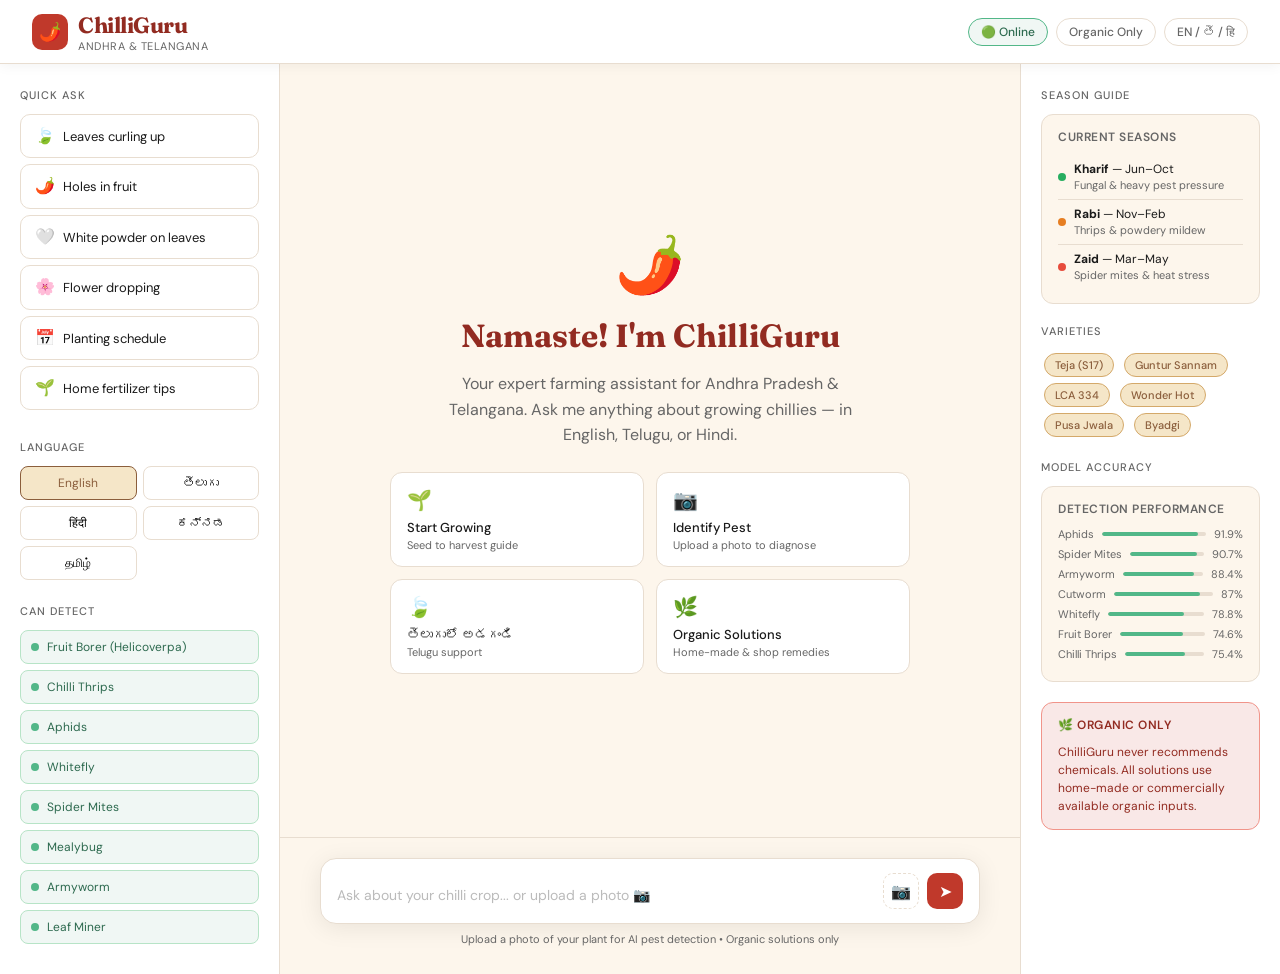
==== index.html @ 4955c521 "Implement frontend Geolocation, Language Negotiation, and SSE Streaming UI layer" ====
<!DOCTYPE html>
<html lang="en">
<head>
<meta charset="UTF-8">
<meta name="viewport" content="width=device-width, initial-scale=1.0">
<title>ChilliGuru — Chilli Farming Expert</title>
<link href="https://fonts.googleapis.com/css2?family=Fraunces:ital,wght@0,400;0,600;0,700;1,400&family=DM+Sans:wght@300;400;500&display=swap" rel="stylesheet">
<style>
  :root {
    --red:      #c0392b;
    --red-dark: #922b21;
    --red-soft: #f9e8e7;
    --green:    #2d6a4f;
    --green-lt: #52b788;
    --green-bg: #f0f7f4;
    --earth:    #8b5e3c;
    --cream:    #fdf6ec;
    --sand:     #f5e6c8;
    --text:     #1a1a1a;
    --text-lt:  #666;
    --border:   #e8ddd0;
    --white:    #ffffff;
    --shadow:   0 4px 24px rgba(0,0,0,0.08);
  }

  * { margin: 0; padding: 0; box-sizing: border-box; }

  body {
    font-family: 'DM Sans', sans-serif;
    background: var(--cream);
    color: var(--text);
    min-height: 100vh;
    display: flex;
    flex-direction: column;
  }

  /* ── Header ───────────────────────────────────────────────────────────── */
  header {
    background: var(--white);
    border-bottom: 1px solid var(--border);
    padding: 0 32px;
    height: 64px;
    display: flex;
    align-items: center;
    justify-content: space-between;
    position: sticky;
    top: 0;
    z-index: 100;
    box-shadow: 0 2px 12px rgba(0,0,0,0.05);
  }

  .logo {
    display: flex;
    align-items: center;
    gap: 10px;
  }

  .logo-icon {
    width: 36px;
    height: 36px;
    background: var(--red);
    border-radius: 10px;
    display: flex;
    align-items: center;
    justify-content: center;
    font-size: 18px;
  }

  .logo-text {
    font-family: 'Fraunces', serif;
    font-size: 22px;
    font-weight: 700;
    color: var(--red-dark);
    letter-spacing: -0.5px;
  }

  .logo-sub {
    font-size: 11px;
    color: var(--text-lt);
    font-weight: 400;
    letter-spacing: 0.5px;
    text-transform: uppercase;
  }

  .header-pills {
    display: flex;
    gap: 8px;
  }

  .pill {
    padding: 5px 12px;
    border-radius: 20px;
    font-size: 12px;
    font-weight: 500;
    border: 1px solid var(--border);
    color: var(--text-lt);
    background: var(--white);
  }

  .pill.active {
    background: var(--green-bg);
    border-color: var(--green-lt);
    color: var(--green);
  }

  /* ── Layout ───────────────────────────────────────────────────────────── */
  .layout {
    display: grid;
    grid-template-columns: 280px 1fr 260px;
    flex: 1;
    height: calc(100vh - 64px);
    overflow: hidden;
  }

  /* ── Left Sidebar ─────────────────────────────────────────────────────── */
  .sidebar-left {
    background: var(--white);
    border-right: 1px solid var(--border);
    padding: 24px 20px;
    overflow-y: auto;
    display: flex;
    flex-direction: column;
    gap: 24px;
  }

  .sidebar-section h3 {
    font-size: 11px;
    font-weight: 500;
    color: var(--text-lt);
    text-transform: uppercase;
    letter-spacing: 1px;
    margin-bottom: 12px;
  }

  .quick-btn {
    width: 100%;
    text-align: left;
    padding: 10px 14px;
    border-radius: 10px;
    border: 1px solid var(--border);
    background: var(--white);
    font-family: 'DM Sans', sans-serif;
    font-size: 13px;
    color: var(--text);
    cursor: pointer;
    transition: all 0.15s;
    margin-bottom: 6px;
    line-height: 1.4;
  }

  .quick-btn:hover {
    background: var(--green-bg);
    border-color: var(--green-lt);
    color: var(--green);
    transform: translateX(2px);
  }

  .quick-btn .btn-icon {
    font-size: 16px;
    margin-right: 8px;
  }

  .lang-grid {
    display: grid;
    grid-template-columns: 1fr 1fr;
    gap: 6px;
  }

  .lang-btn {
    padding: 8px;
    border-radius: 8px;
    border: 1px solid var(--border);
    background: var(--white);
    font-size: 12px;
    cursor: pointer;
    text-align: center;
    transition: all 0.15s;
    font-family: 'DM Sans', sans-serif;
  }

  .lang-btn:hover, .lang-btn.active {
    background: var(--sand);
    border-color: var(--earth);
    color: var(--earth);
  }

  .pest-badge {
    display: flex;
    align-items: center;
    gap: 8px;
    padding: 8px 10px;
    border-radius: 8px;
    background: var(--green-bg);
    border: 1px solid #b7e4c7;
    font-size: 12px;
    color: var(--green);
    margin-bottom: 6px;
  }

  .pest-dot {
    width: 8px;
    height: 8px;
    border-radius: 50%;
    background: var(--green-lt);
    flex-shrink: 0;
  }

  /* ── Main Chat Area ───────────────────────────────────────────────────── */
  .chat-area {
    display: flex;
    flex-direction: column;
    background: var(--cream);
    overflow: hidden;
  }

  .chat-messages {
    flex: 1;
    overflow-y: auto;
    padding: 32px 40px;
    display: flex;
    flex-direction: column;
    gap: 24px;
    scroll-behavior: smooth;
  }

  /* ── Welcome State ────────────────────────────────────────────────────── */
  .welcome {
    display: flex;
    flex-direction: column;
    align-items: center;
    justify-content: center;
    flex: 1;
    text-align: center;
    padding: 40px;
    gap: 16px;
  }

  .welcome-icon {
    font-size: 56px;
    animation: float 3s ease-in-out infinite;
  }

  @keyframes float {
    0%, 100% { transform: translateY(0); }
    50%       { transform: translateY(-8px); }
  }

  .welcome h2 {
    font-family: 'Fraunces', serif;
    font-size: 32px;
    font-weight: 700;
    color: var(--red-dark);
    line-height: 1.2;
  }

  .welcome p {
    font-size: 16px;
    color: var(--text-lt);
    max-width: 420px;
    line-height: 1.6;
  }

  .welcome-cards {
    display: grid;
    grid-template-columns: repeat(2, 1fr);
    gap: 12px;
    margin-top: 8px;
    max-width: 520px;
    width: 100%;
  }

  .welcome-card {
    background: var(--white);
    border: 1px solid var(--border);
    border-radius: 12px;
    padding: 14px 16px;
    text-align: left;
    cursor: pointer;
    transition: all 0.2s;
  }

  .welcome-card:hover {
    border-color: var(--red);
    box-shadow: 0 4px 16px rgba(192,57,43,0.1);
    transform: translateY(-2px);
  }

  .welcome-card .wc-icon { font-size: 20px; margin-bottom: 6px; }
  .welcome-card .wc-title { font-size: 13px; font-weight: 500; color: var(--text); }
  .welcome-card .wc-desc  { font-size: 11px; color: var(--text-lt); margin-top: 2px; }

  /* ── Messages ─────────────────────────────────────────────────────────── */
  .message {
    display: flex;
    gap: 12px;
    animation: msgIn 0.3s ease;
  }

  @keyframes msgIn {
    from { opacity: 0; transform: translateY(8px); }
    to   { opacity: 1; transform: translateY(0); }
  }

  .message.user {
    flex-direction: row-reverse;
  }

  .avatar {
    width: 36px;
    height: 36px;
    border-radius: 50%;
    display: flex;
    align-items: center;
    justify-content: center;
    font-size: 16px;
    flex-shrink: 0;
  }

  .avatar.bot { background: var(--red); }
  .avatar.user-av { background: var(--green); color: white; font-size: 13px; font-weight: 600; }

  .bubble {
    max-width: 72%;
    padding: 14px 18px;
    border-radius: 18px;
    font-size: 14px;
    line-height: 1.6;
    position: relative;
  }

  .message.bot .bubble {
    background: var(--white);
    border: 1px solid var(--border);
    border-radius: 4px 18px 18px 18px;
    box-shadow: var(--shadow);
  }

  .message.user .bubble {
    background: var(--red);
    color: white;
    border-radius: 18px 4px 18px 18px;
  }

  .bubble-name {
    font-size: 11px;
    font-weight: 600;
    color: var(--red);
    margin-bottom: 4px;
    text-transform: uppercase;
    letter-spacing: 0.5px;
  }

  /* Detection badge inside bubble */
  .detection-badge {
    display: inline-flex;
    align-items: center;
    gap: 6px;
    background: var(--red-soft);
    border: 1px solid #f1948a;
    border-radius: 20px;
    padding: 4px 10px;
    font-size: 11px;
    font-weight: 600;
    color: var(--red-dark);
    margin-bottom: 10px;
  }

  /* Solution cards */
  .solution-card {
    background: var(--green-bg);
    border: 1px solid #b7e4c7;
    border-radius: 12px;
    padding: 12px 14px;
    margin-top: 10px;
    font-size: 13px;
  }

  .solution-card .sol-title {
    font-weight: 600;
    color: var(--green);
    margin-bottom: 6px;
    font-size: 13px;
  }

  .sol-metrics {
    display: flex;
    gap: 12px;
    flex-wrap: wrap;
    margin-top: 8px;
  }

  .sol-metric {
    display: flex;
    align-items: center;
    gap: 4px;
    font-size: 12px;
    color: var(--text-lt);
  }

  /* Typing indicator */
  .typing {
    display: flex;
    gap: 4px;
    align-items: center;
    padding: 14px 18px;
    background: var(--white);
    border: 1px solid var(--border);
    border-radius: 4px 18px 18px 18px;
    width: fit-content;
    box-shadow: var(--shadow);
  }

  .typing span {
    width: 7px;
    height: 7px;
    border-radius: 50%;
    background: var(--text-lt);
    animation: bounce 1.2s infinite;
  }

  .typing span:nth-child(2) { animation-delay: 0.2s; }
  .typing span:nth-child(3) { animation-delay: 0.4s; }

  @keyframes bounce {
    0%, 60%, 100% { transform: translateY(0); }
    30%           { transform: translateY(-6px); }
  }

  /* ── Input Area ───────────────────────────────────────────────────────── */
  .input-area {
    padding: 20px 40px 28px;
    background: var(--cream);
    border-top: 1px solid var(--border);
  }

  .input-box {
    background: var(--white);
    border: 1.5px solid var(--border);
    border-radius: 16px;
    padding: 14px 16px;
    display: flex;
    align-items: flex-end;
    gap: 12px;
    transition: border-color 0.2s;
    box-shadow: var(--shadow);
  }

  .input-box:focus-within {
    border-color: var(--red);
    box-shadow: 0 4px 24px rgba(192,57,43,0.12);
  }

  textarea {
    flex: 1;
    border: none;
    outline: none;
    font-family: 'DM Sans', sans-serif;
    font-size: 14px;
    color: var(--text);
    background: transparent;
    resize: none;
    max-height: 120px;
    min-height: 24px;
    line-height: 1.5;
  }

  textarea::placeholder { color: #bbb; }

  .input-actions {
    display: flex;
    align-items: center;
    gap: 8px;
  }

  .img-btn {
    width: 36px;
    height: 36px;
    border-radius: 10px;
    border: 1.5px dashed var(--border);
    background: transparent;
    cursor: pointer;
    display: flex;
    align-items: center;
    justify-content: center;
    font-size: 16px;
    transition: all 0.15s;
    color: var(--text-lt);
  }

  .img-btn:hover {
    border-color: var(--green-lt);
    background: var(--green-bg);
    color: var(--green);
  }

  .send-btn {
    width: 36px;
    height: 36px;
    border-radius: 10px;
    border: none;
    background: var(--red);
    color: white;
    cursor: pointer;
    display: flex;
    align-items: center;
    justify-content: center;
    font-size: 16px;
    transition: all 0.15s;
    flex-shrink: 0;
  }

  .send-btn:hover { background: var(--red-dark); transform: scale(1.05); }
  .send-btn:disabled { background: #ddd; cursor: not-allowed; transform: none; }

  .input-hint {
    font-size: 11px;
    color: var(--text-lt);
    margin-top: 8px;
    text-align: center;
  }

  /* Image preview */
  .image-preview {
    display: none;
    align-items: center;
    gap: 8px;
    padding: 8px 12px;
    background: var(--sand);
    border-radius: 10px;
    margin-bottom: 10px;
    font-size: 12px;
    color: var(--earth);
  }

  .image-preview.show { display: flex; }

  .preview-img {
    width: 40px;
    height: 40px;
    border-radius: 6px;
    object-fit: cover;
  }

  .remove-img {
    margin-left: auto;
    cursor: pointer;
    font-size: 16px;
    color: var(--text-lt);
  }

  /* ── Right Sidebar ────────────────────────────────────────────────────── */
  .sidebar-right {
    background: var(--white);
    border-left: 1px solid var(--border);
    padding: 24px 20px;
    overflow-y: auto;
    display: flex;
    flex-direction: column;
    gap: 20px;
  }

  .info-card {
    background: var(--cream);
    border: 1px solid var(--border);
    border-radius: 12px;
    padding: 14px 16px;
  }

  .info-card h4 {
    font-size: 12px;
    font-weight: 600;
    color: var(--text-lt);
    text-transform: uppercase;
    letter-spacing: 0.5px;
    margin-bottom: 10px;
  }

  .season-item {
    display: flex;
    align-items: center;
    gap: 8px;
    padding: 6px 0;
    border-bottom: 1px solid var(--border);
    font-size: 12px;
  }

  .season-item:last-child { border-bottom: none; }
  .season-dot { width: 8px; height: 8px; border-radius: 50%; flex-shrink: 0; }

  .variety-chip {
    display: inline-block;
    padding: 4px 10px;
    border-radius: 20px;
    background: var(--sand);
    border: 1px solid #d4a96a;
    font-size: 11px;
    color: var(--earth);
    margin: 3px;
    font-weight: 500;
  }

  .accuracy-bar {
    margin-top: 4px;
  }

  .acc-row {
    display: flex;
    align-items: center;
    justify-content: space-between;
    font-size: 11px;
    margin-bottom: 6px;
    color: var(--text-lt);
  }

  .acc-track {
    height: 4px;
    background: var(--border);
    border-radius: 2px;
    flex: 1;
    margin: 0 8px;
    overflow: hidden;
  }

  .acc-fill {
    height: 100%;
    border-radius: 2px;
    background: var(--green-lt);
  }

  /* ── Hidden file input ────────────────────────────────────────────────── */
  #fileInput { display: none; }

  /* ── Scrollbar ────────────────────────────────────────────────────────── */
  ::-webkit-scrollbar { width: 4px; }
  ::-webkit-scrollbar-track { background: transparent; }
  ::-webkit-scrollbar-thumb { background: var(--border); border-radius: 2px; }

  /* ── Responsive ───────────────────────────────────────────────────────── */
  @media (max-width: 900px) {
    .layout { grid-template-columns: 1fr; }
    .sidebar-left, .sidebar-right { display: none; }
    .chat-messages { padding: 20px 16px; }
    .input-area { padding: 12px 16px 20px; }
  }

  /* ── SSE Streaming Advisory Box ─────────────────────────────────────────── */
  .advisory-stream-container {
    display: flex;
    flex-direction: column;
    gap: 16px;
    margin-top: 14px;
    width: 100%;
  }
  .advisory-card {
    background: rgba(255, 255, 255, 0.75);
    border: 1px solid rgba(0, 0, 0, 0.08);
    border-radius: 12px;
    padding: 14px;
    box-shadow: 0 4px 12px rgba(0, 0, 0, 0.02);
    transition: all 0.2s ease;
    backdrop-filter: blur(10px);
  }
  .advisory-card .card-header {
    font-size: 13px;
    font-weight: 600;
    margin-bottom: 8px;
    text-transform: uppercase;
    letter-spacing: 0.5px;
  }
  .climate-card .card-header { color: #2980b9; }
  .organic-card .card-header { color: #27ae60; }
  .inorganic-card .card-header { color: #c0392b; }

  .advisory-card .card-body {
    font-size: 13.5px;
    line-height: 1.5;
    color: #2c3e50;
    white-space: pre-wrap;
  }

  .streaming-cursor::after {
    content: "▋";
    animation: blink-cursor 1s step-start infinite;
    color: var(--text-lt);
    margin-left: 2px;
  }
  @keyframes blink-cursor {
    50% { opacity: 0; }
  }
</style>
</head>
<body>

<!-- Header -->
<header>
  <div class="logo">
    <div class="logo-icon">🌶️</div>
    <div>
      <div class="logo-text">ChilliGuru</div>
      <div class="logo-sub">Andhra & Telangana</div>
    </div>
  </div>
  <div class="header-pills">
    <div class="pill active">🟢 Online</div>
    <div class="pill">Organic Only</div>
    <div class="pill">EN / తె / हि</div>
  </div>
</header>

<div class="layout">

  <!-- Left Sidebar -->
  <aside class="sidebar-left">

    <div class="sidebar-section">
      <h3>Quick Ask</h3>
      <button class="quick-btn" onclick="askQuestion('My chilli leaves are curling upward. What should I do?')">
        <span class="btn-icon">🍃</span>Leaves curling up
      </button>
      <button class="quick-btn" onclick="askQuestion('I see holes in my chilli fruit. What pest is this?')">
        <span class="btn-icon">🌶️</span>Holes in fruit
      </button>
      <button class="quick-btn" onclick="askQuestion('White powder on my chilli leaves. How to treat organically?')">
        <span class="btn-icon">🤍</span>White powder on leaves
      </button>
      <button class="quick-btn" onclick="askQuestion('My chilli flowers are dropping. What is the reason?')">
        <span class="btn-icon">🌸</span>Flower dropping
      </button>
      <button class="quick-btn" onclick="askQuestion('Best time to plant Teja chilli in Guntur for Kharif season?')">
        <span class="btn-icon">📅</span>Planting schedule
      </button>
      <button class="quick-btn" onclick="askQuestion('How to prepare organic fertilizer for chilli at home?')">
        <span class="btn-icon">🌱</span>Home fertilizer tips
      </button>
    </div>

    <div class="sidebar-section">
      <h3>Language</h3>
      <div class="lang-grid">
        <button class="lang-btn active" onclick="setLang('en', this)">English</button>
        <button class="lang-btn" onclick="setLang('te', this)">తెలుగు</button>
        <button class="lang-btn" onclick="setLang('hi', this)">हिंदी</button>
        <button class="lang-btn" onclick="setLang('kn', this)">ಕನ್ನಡ</button>
        <button class="lang-btn" onclick="setLang('ta', this)">தமிழ்</button>
      </div>
    </div>

    <div class="sidebar-section">
      <h3>Can Detect</h3>
      <div class="pest-badge"><div class="pest-dot"></div>Fruit Borer (Helicoverpa)</div>
      <div class="pest-badge"><div class="pest-dot"></div>Chilli Thrips</div>
      <div class="pest-badge"><div class="pest-dot"></div>Aphids</div>
      <div class="pest-badge"><div class="pest-dot"></div>Whitefly</div>
      <div class="pest-badge"><div class="pest-dot"></div>Spider Mites</div>
      <div class="pest-badge"><div class="pest-dot"></div>Mealybug</div>
      <div class="pest-badge"><div class="pest-dot"></div>Armyworm</div>
      <div class="pest-badge"><div class="pest-dot"></div>Leaf Miner</div>
    </div>

  </aside>

  <!-- Main Chat -->
  <main class="chat-area">
    <div class="chat-messages" id="chatMessages">

      <!-- Welcome State -->
      <div class="welcome" id="welcomeState">
        <div class="welcome-icon">🌶️</div>
        <h2>Namaste! I'm ChilliGuru</h2>
        <p>Your expert farming assistant for Andhra Pradesh & Telangana. Ask me anything about growing chillies — in English, Telugu, or Hindi.</p>
        <div class="welcome-cards">
          <div class="welcome-card" onclick="askQuestion('I am a beginner. How do I start growing Teja chilli?')">
            <div class="wc-icon">🌱</div>
            <div class="wc-title">Start Growing</div>
            <div class="wc-desc">Seed to harvest guide</div>
          </div>
          <div class="welcome-card" onclick="triggerImageUpload()">
            <div class="wc-icon">📷</div>
            <div class="wc-title">Identify Pest</div>
            <div class="wc-desc">Upload a photo to diagnose</div>
          </div>
          <div class="welcome-card" onclick="askQuestion('నా మిరప ఆకులు పసుపు రంగులోకి మారుతున్నాయి — ఎందుకు?')">
            <div class="wc-icon">🍃</div>
            <div class="wc-title">తెలుగులో అడగండి</div>
            <div class="wc-desc">Telugu support</div>
          </div>
          <div class="welcome-card" onclick="askQuestion('Best organic spray to prevent pests during Kharif season in Guntur?')">
            <div class="wc-icon">🌿</div>
            <div class="wc-title">Organic Solutions</div>
            <div class="wc-desc">Home-made & shop remedies</div>
          </div>
        </div>
      </div>

    </div>

    <!-- Image Preview -->
    <div class="image-preview" id="imagePreview">
      <img class="preview-img" id="previewImg" src="" alt="">
      <span id="previewName">photo.jpg</span>
      <span class="remove-img" onclick="removeImage()">✕</span>
    </div>

    <!-- Input Area -->
    <div class="input-area">
      <div class="input-box">
        <textarea
          id="userInput"
          placeholder="Ask about your chilli crop... or upload a photo 📷"
          rows="1"
          onkeydown="handleKey(event)"
          oninput="autoResize(this)"
        ></textarea>
        <div class="input-actions">
          <button class="img-btn" onclick="triggerImageUpload()" title="Upload plant photo">📷</button>
          <button class="send-btn" id="sendBtn" onclick="sendMessage()">➤</button>
        </div>
      </div>
      <div class="input-hint">Upload a photo of your plant for AI pest detection • Organic solutions only</div>
    </div>

    <input type="file" id="fileInput" accept="image/*" onchange="handleImageUpload(event)">
  </main>

  <!-- Right Sidebar -->
  <aside class="sidebar-right">

    <div class="sidebar-section">
      <h3 style="font-size:11px;font-weight:500;color:var(--text-lt);text-transform:uppercase;letter-spacing:1px;margin-bottom:12px;">Season Guide</h3>
      <div class="info-card">
        <h4>Current Seasons</h4>
        <div class="season-item">
          <div class="season-dot" style="background:#27ae60"></div>
          <div><strong>Kharif</strong> — Jun–Oct<br><span style="color:var(--text-lt);font-size:11px;">Fungal & heavy pest pressure</span></div>
        </div>
        <div class="season-item">
          <div class="season-dot" style="background:#e67e22"></div>
          <div><strong>Rabi</strong> — Nov–Feb<br><span style="color:var(--text-lt);font-size:11px;">Thrips & powdery mildew</span></div>
        </div>
        <div class="season-item">
          <div class="season-dot" style="background:#e74c3c"></div>
          <div><strong>Zaid</strong> — Mar–May<br><span style="color:var(--text-lt);font-size:11px;">Spider mites & heat stress</span></div>
        </div>
      </div>
    </div>

    <div class="sidebar-section">
      <h3 style="font-size:11px;font-weight:500;color:var(--text-lt);text-transform:uppercase;letter-spacing:1px;margin-bottom:12px;">Varieties</h3>
      <div>
        <span class="variety-chip">Teja (S17)</span>
        <span class="variety-chip">Guntur Sannam</span>
        <span class="variety-chip">LCA 334</span>
        <span class="variety-chip">Wonder Hot</span>
        <span class="variety-chip">Pusa Jwala</span>
        <span class="variety-chip">Byadgi</span>
      </div>
    </div>

    <div class="sidebar-section">
      <h3 style="font-size:11px;font-weight:500;color:var(--text-lt);text-transform:uppercase;letter-spacing:1px;margin-bottom:12px;">Model Accuracy</h3>
      <div class="info-card">
        <h4>Detection Performance</h4>
        <div class="accuracy-bar">
          <div class="acc-row"><span>Aphids</span><div class="acc-track"><div class="acc-fill" style="width:91.9%"></div></div><span>91.9%</span></div>
          <div class="acc-row"><span>Spider Mites</span><div class="acc-track"><div class="acc-fill" style="width:90.7%"></div></div><span>90.7%</span></div>
          <div class="acc-row"><span>Armyworm</span><div class="acc-track"><div class="acc-fill" style="width:88.4%"></div></div><span>88.4%</span></div>
          <div class="acc-row"><span>Cutworm</span><div class="acc-track"><div class="acc-fill" style="width:87%"></div></div><span>87%</span></div>
          <div class="acc-row"><span>Whitefly</span><div class="acc-track"><div class="acc-fill" style="width:78.8%"></div></div><span>78.8%</span></div>
          <div class="acc-row"><span>Fruit Borer</span><div class="acc-track"><div class="acc-fill" style="width:74.6%"></div></div><span>74.6%</span></div>
          <div class="acc-row"><span>Chilli Thrips</span><div class="acc-track"><div class="acc-fill" style="width:75.4%"></div></div><span>75.4%</span></div>
        </div>
      </div>
    </div>

    <div class="info-card" style="background:var(--red-soft);border-color:#f1948a;">
      <h4 style="color:var(--red-dark);">🌿 Organic Only</h4>
      <p style="font-size:12px;color:var(--red-dark);line-height:1.5;">ChilliGuru never recommends chemicals. All solutions use home-made or commercially available organic inputs.</p>
    </div>

  </aside>

</div>

<script>
  // ── State ──────────────────────────────────────────────────────────────────
  const GROQ_API_KEY = ''; // Replace with your key
  let conversation   = [];
  let selectedImage  = null;
  let isLoading      = false;
  let userLat        = null;
  let userLng        = null;

  function detectUserLanguage() {
    const userLang = navigator.language || navigator.userLanguage || '';
    const match = userLang.match(/^([a-z]{2})/i);
    if (match) {
      const code = match[1].toLowerCase();
      if (['en', 'te', 'hi', 'kn', 'ta'].includes(code)) {
        return code;
      }
    }
    return 'en'; // default fallback
  }

  let currentLang   = detectUserLanguage();

  const LANG_PROMPTS = {
    en: '',
    te: 'Please respond in Telugu (తెలుగు).',
    hi: 'Please respond in Hindi (हिंदी).',
    kn: 'Please respond in Kannada (ಕನ್ನಡ).',
    ta: 'Please respond in Tamil (தமிழ்).',
  };

  document.addEventListener('DOMContentLoaded', () => {
    const activeLang = currentLang;
    const btn = document.querySelector(`.lang-capsule[onclick*="'${activeLang}'"]`) ||
                document.querySelector(`.lang-btn[onclick*="'${activeLang}'"]`);
    if (btn) {
      btn.click();
    }
  });

  function captureGeolocation() {
    if (navigator.geolocation) {
      navigator.geolocation.getCurrentPosition(
        (position) => {
          userLat = position.coords.latitude;
          userLng = position.coords.longitude;
          console.log(`Captured high-accuracy location: ${userLat}, ${userLng}`);
        },
        (error) => {
          console.warn("Geolocation access failed or denied:", error);
        },
        {
          enableHighAccuracy: true,
          timeout: 5000,
          maximumAge: 0
        }
      );
    } else {
      console.warn("Geolocation not supported by this browser.");
    }
  }

  const SYSTEM_PROMPT = `You are ChilliGuru, a friendly and helpful farming assistant for chilli farmers in Andhra Pradesh and Telangana. You talk like a trusted friend who knows a lot about farming — simple, warm, and easy to understand. No complicated words.

VARIETIES: Teja, Guntur Sannam, LCA 334, Wonder Hot, Pusa Jwala, Byadgi, and local varieties across Guntur, Khammam, Warangal, Krishna, Prakasam, Kurnool.

SEASONS: Kharif (Jun-Oct) rainy season; Rabi (Nov-Feb) cool season; Zaid (Mar-May) hot season.

PESTS: Thrips, Spider Mites, Aphids, Whiteflies, Fruit Borer, Mealybugs, Leaf Miners, Armyworm, Cutworm, Broad Mite.

DISEASES: Leaf Curl Virus, Powdery Mildew, Anthracnose, Damping Off, Phytophthora, Cercospora Leaf Spot, Bacterial Wilt, Mosaic Virus.

SOLUTION FORMAT — always use this:
Solution name (Home-made OR Shop):
How to make/use it: [simple steps]
How well it works: X out of 10
Days to see results: X-X days
Cost: Rs X to Rs X
How often: every X days for X weeks
Where to get: [AP/Telangana]

Always give 2-3 solutions. End with one prevention tip.
ORGANIC ONLY — never suggest chemicals.
LANGUAGE: reply in the same language the user writes in.`;

  // ── Groq API ───────────────────────────────────────────────────────────────
  async function callGroq(userMessage) {
    const messages = [
      { role: 'system', content: SYSTEM_PROMPT },
      ...conversation,
      { role: 'user', content: userMessage }
    ];

    const response = await fetch('https://api.groq.com/openai/v1/chat/completions', {
      method: 'POST',
      headers: {
        'Content-Type': 'application/json',
        'Authorization': `Bearer ${GROQ_API_KEY}`
      },
      body: JSON.stringify({
        model: 'llama-3.3-70b-versatile',
        messages,
        max_tokens: 1200,
        temperature: 0.7
      })
    });

    if (!response.ok) {
      const err = await response.json();
      throw new Error(err.error?.message || 'API error');
    }

    const data  = await response.json();
    const reply = data.choices[0].message.content;
    conversation.push({ role: 'user', content: userMessage });
    conversation.push({ role: 'assistant', content: reply });
    return reply;
  }

  // ── UI Helpers ─────────────────────────────────────────────────────────────
  function hideWelcome() {
    const w = document.getElementById('welcomeState');
    if (w) w.style.display = 'none';
  }

  function addMessage(role, content, imageUrl = null) {
    hideWelcome();
    const container = document.getElementById('chatMessages');
    const div       = document.createElement('div');
    div.className   = `message ${role}`;

    const avatar    = document.createElement('div');
    avatar.className = role === 'bot' ? 'avatar bot' : 'avatar user-av';
    avatar.textContent = role === 'bot' ? '🌶️' : 'You';

    const bubble    = document.createElement('div');
    bubble.className = 'bubble';

    if (role === 'bot') {
      const name = document.createElement('div');
      name.className   = 'bubble-name';
      name.textContent = 'ChilliGuru';
      bubble.appendChild(name);
    }

    if (imageUrl) {
      const img     = document.createElement('img');
      img.src       = imageUrl;
      img.style.cssText = 'max-width:200px;border-radius:10px;margin-bottom:8px;display:block;';
      bubble.appendChild(img);
    }

    const text = document.createElement('div');
    text.style.whiteSpace = 'pre-wrap';
    text.textContent = content;
    bubble.appendChild(text);

    div.appendChild(avatar);
    div.appendChild(bubble);
    container.appendChild(div);
    container.scrollTop = container.scrollHeight;
    return div;
  }

  function addTyping() {
    hideWelcome();
    const container = document.getElementById('chatMessages');
    const div       = document.createElement('div');
    div.className   = 'message bot';
    div.id          = 'typingMsg';

    const avatar    = document.createElement('div');
    avatar.className = 'avatar bot';
    avatar.textContent = '🌶️';

    const typing    = document.createElement('div');
    typing.className = 'typing';
    typing.innerHTML = '<span></span><span></span><span></span>';

    div.appendChild(avatar);
    div.appendChild(typing);
    container.appendChild(div);
    container.scrollTop = container.scrollHeight;
  }

  function removeTyping() {
    const t = document.getElementById('typingMsg');
    if (t) t.remove();
  }

  // ── Send Message ───────────────────────────────────────────────────────────
  async function sendMessage() {
    const input   = document.getElementById('userInput');
    const text    = input.value.trim();
    const langMsg = LANG_PROMPTS[currentLang];

    if (!text && !selectedImage) return;
    if (isLoading) return;

    isLoading = true;
    document.getElementById('sendBtn').disabled = true;

    const userText    = text || 'Please analyse this photo of my chilli plant.';
    const displayText = text || '📷 Photo uploaded for analysis';
    const imageUrl    = selectedImage ? URL.createObjectURL(selectedImage) : null;

    addMessage('user', displayText, imageUrl);
    input.value = '';
    autoResize(input);
    removeImage();

    addTyping();

    try {
      let messageToSend = userText;
      if (langMsg) messageToSend = `${langMsg} ${userText}`;
      if (selectedImage) messageToSend = `[User uploaded a photo of their chilli plant for pest/disease analysis] ${messageToSend}`;
      if (userLat !== null && userLng !== null) {
        messageToSend = `[User GPS Location: Latitude ${userLat}, Longitude ${userLng}] ${messageToSend}`;
      }

      const reply = await callGroq(messageToSend);
      removeTyping();
      const msgDiv = addMessage('bot', '');
      const textDiv = msgDiv.querySelector('.bubble div:last-child');
      updateStreamingDisplay(textDiv, reply);
    } catch (err) {
      removeTyping();
      addMessage('bot', `Sorry, something went wrong: ${err.message}\n\nPlease check your Groq API key in the code.`);
    }

    isLoading = false;
    document.getElementById('sendBtn').disabled = false;
    selectedImage = null;
  }

  // ── Quick Ask ──────────────────────────────────────────────────────────────
  function askQuestion(q) {
    document.getElementById('userInput').value = q;
    sendMessage();
  }

  // ── Image Handling ─────────────────────────────────────────────────────────
  function triggerImageUpload() {
    document.getElementById('fileInput').click();
  }

  function handleImageUpload(event) {
    const file = event.target.files[0];
    if (!file) return;
    selectedImage = file;

    const preview    = document.getElementById('imagePreview');
    const previewImg = document.getElementById('previewImg');
    const previewName = document.getElementById('previewName');

    previewImg.src      = URL.createObjectURL(file);
    previewName.textContent = file.name;
    preview.classList.add('show');

    document.getElementById('userInput').placeholder = 'Describe what you see, or press send to auto-analyse...';
    
    // Capture high-accuracy Geolocation
    captureGeolocation();
  }

  function removeImage() {
    selectedImage = null;
    document.getElementById('imagePreview').classList.remove('show');
    document.getElementById('fileInput').value = '';
    document.getElementById('userInput').placeholder = 'Ask about your chilli crop... or upload a photo 📷';
  }

  // ── Language ───────────────────────────────────────────────────────────────
  function setLang(lang, btn) {
    currentLang = lang;
    document.querySelectorAll('.lang-btn').forEach(b => b.classList.remove('active'));
    if (btn) {
      btn.classList.add('active');
    } else {
      event.target.classList.add('active');
    }
  }

  // ── Keyboard & Auto-resize ─────────────────────────────────────────────────
  function handleKey(e) {
    if (e.key === 'Enter' && !e.shiftKey) {
      e.preventDefault();
      sendMessage();
    }
  }

  function autoResize(el) {
    el.style.height = 'auto';
    el.style.height = Math.min(el.scrollHeight, 120) + 'px';
  }

  // ── Stream Advisory Parsers ────────────────────────────────────────────────
  function parseAdvisorySections(text) {
    let climate = '';
    let organic = '';
    let inorganic = '';

    const climateRegex = /(?:Climate-Pest Correlation Analysis|Climate-Pest Correlation)[:\s*#-]*([\s\S]*?)(?=(?:Targeted Organic Regulation|Targeted Organic|Targeted Inorganic|$))/i;
    const organicRegex = /(?:Targeted Organic Regulation|Targeted Organic)[:\s*#-]*([\s\S]*?)(?=(?:Targeted Inorganic Regulation|Targeted Inorganic|$))/i;
    const inorganicRegex = /(?:Targeted Inorganic Regulation|Targeted Inorganic)[:\s*#-]*([\s\S]*?)$/i;

    const mClimate = text.match(climateRegex);
    const mOrganic = text.match(organicRegex);
    const mInorganic = text.match(inorganicRegex);

    if (mClimate) climate = mClimate[1];
    if (mOrganic) organic = mOrganic[1];
    if (mInorganic) inorganic = mInorganic[1];

    const clean = (str) => {
      if (!str) return '';
      let cleaned = str.replace(/^[:\s*#-]+/, '').trim();
      cleaned = cleaned.replace(/[:\s*#-]+$/, '').trim();
      return cleaned;
    };

    return {
      climate: clean(climate),
      organic: clean(organic),
      inorganic: clean(inorganic)
    };
  }

  function updateStreamingDisplay(textNode, rawText) {
    const sections = parseAdvisorySections(rawText);

    if (sections.climate || sections.organic || sections.inorganic) {
      textNode.innerHTML = `
        <div class="advisory-stream-container">
          ${sections.climate ? `
          <div class="advisory-card climate-card">
            <div class="card-header">🌦️ Climate-Pest Correlation Analysis</div>
            <div class="card-body">${sections.climate}</div>
          </div>` : ''}
          ${sections.organic ? `
          <div class="advisory-card organic-card">
            <div class="card-header">🌿 Targeted Organic Regulation</div>
            <div class="card-body">${sections.organic}</div>
          </div>` : ''}
          ${sections.inorganic ? `
          <div class="advisory-card inorganic-card">
            <div class="card-header">🧪 Targeted Inorganic Regulation</div>
            <div class="card-body">${sections.inorganic}</div>
          </div>` : ''}
        </div>
      `;
    } else {
      textNode.textContent = rawText;
    }
  }
</script>
</body>
</html>
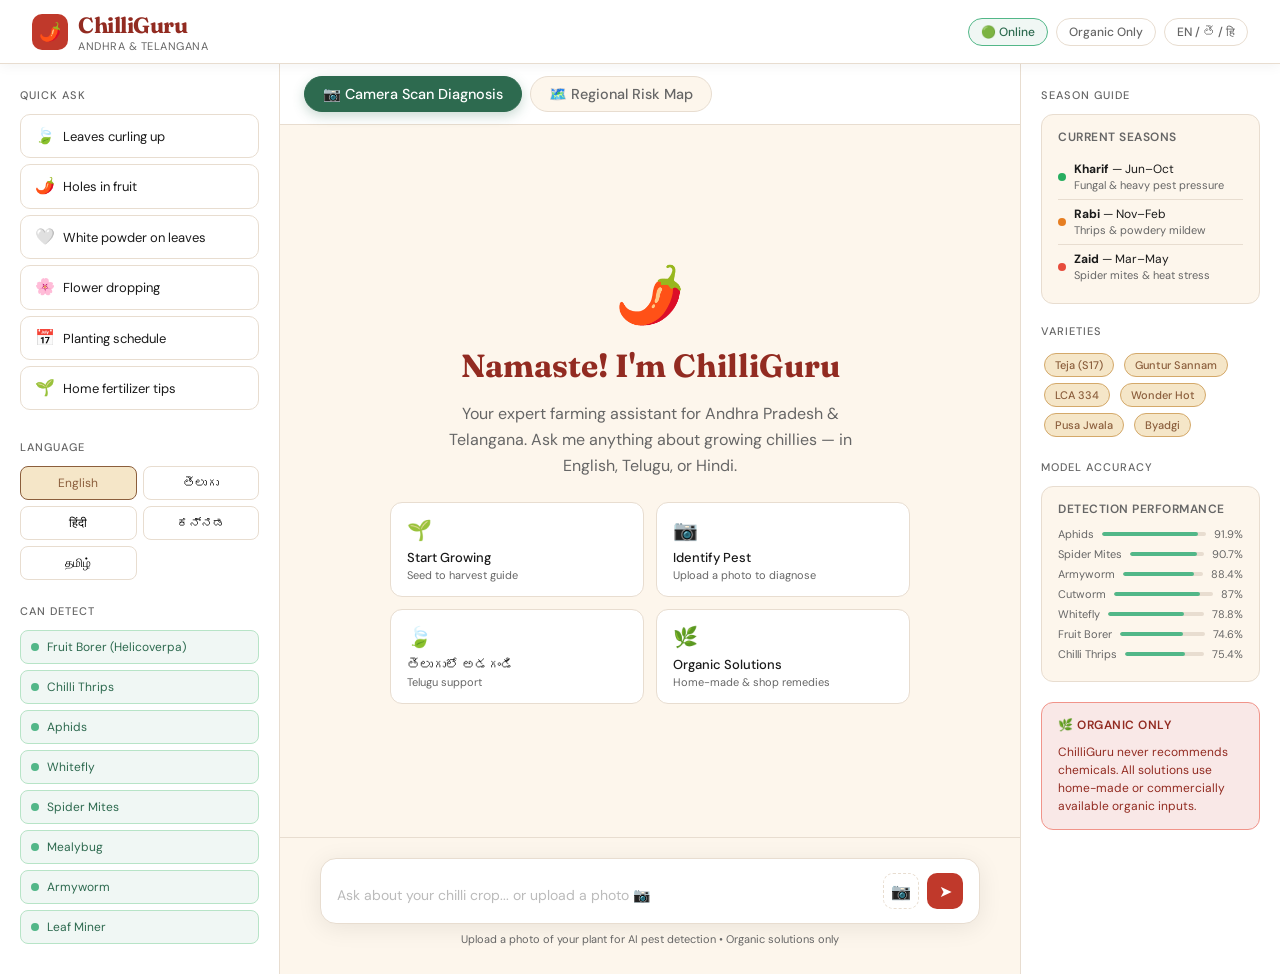
==== commit 32ca18c4: "test: full end-to-end telemetry injection to trigger automated cloud calibration runner" ====
--- a/index.html
+++ b/index.html
@@ -687,7 +687,44 @@
   @keyframes blink-cursor {
     50% { opacity: 0; }
   }
+
+  /* ── Map Tab UI ─────────────────────────────────────────────────────────── */
+  .tab-container {
+    display: flex;
+    gap: 8px;
+    padding: 12px 24px;
+    background: var(--white);
+    border-bottom: 1px solid var(--border);
+    flex-shrink: 0;
+  }
+  .tab-btn {
+    padding: 8px 18px;
+    border-radius: 20px;
+    border: 1.5px solid var(--border);
+    background: var(--cream);
+    color: var(--text-lt);
+    font-family: inherit;
+    font-weight: 500;
+    font-size: 0.9rem;
+    cursor: pointer;
+    transition: all 0.2s ease;
+    display: flex;
+    align-items: center;
+    gap: 6px;
+  }
+  .tab-btn:hover  { background: var(--sand); color: var(--text); }
+  .tab-btn.active {
+    background: var(--green);
+    color: var(--white);
+    border-color: var(--green);
+    box-shadow: 0 4px 12px rgba(45,106,79,.25);
+  }
+  .tab-panel { display: none; flex-direction: column; flex: 1; min-height: 0; }
+  .tab-panel.active { display: flex; }
 </style>
+<!-- Leaflet Map -->
+<link  rel="stylesheet" href="https://unpkg.com/leaflet@1.9.4/dist/leaflet.css"  integrity="sha256-p4NxAoJBhIIN+hmNHrzRCf9tD/miZyoHS5obTRR9BMY=" crossorigin="" />
+<script src="https://unpkg.com/leaflet@1.9.4/dist/leaflet.js" integrity="sha256-20nQCchB9co0qIjJZRGuk2/Z9VM+kNiyxNV1lvTlZBo=" crossorigin=""></script>
 </head>
 <body>
 
@@ -760,63 +797,81 @@
   </aside>
 
   <!-- Main Chat -->
-  <main class="chat-area">
-    <div class="chat-messages" id="chatMessages">
-
-      <!-- Welcome State -->
-      <div class="welcome" id="welcomeState">
-        <div class="welcome-icon">🌶️</div>
-        <h2>Namaste! I'm ChilliGuru</h2>
-        <p>Your expert farming assistant for Andhra Pradesh & Telangana. Ask me anything about growing chillies — in English, Telugu, or Hindi.</p>
-        <div class="welcome-cards">
-          <div class="welcome-card" onclick="askQuestion('I am a beginner. How do I start growing Teja chilli?')">
-            <div class="wc-icon">🌱</div>
-            <div class="wc-title">Start Growing</div>
-            <div class="wc-desc">Seed to harvest guide</div>
-          </div>
-          <div class="welcome-card" onclick="triggerImageUpload()">
-            <div class="wc-icon">📷</div>
-            <div class="wc-title">Identify Pest</div>
-            <div class="wc-desc">Upload a photo to diagnose</div>
-          </div>
-          <div class="welcome-card" onclick="askQuestion('నా మిరప ఆకులు పసుపు రంగులోకి మారుతున్నాయి — ఎందుకు?')">
-            <div class="wc-icon">🍃</div>
-            <div class="wc-title">తెలుగులో అడగండి</div>
-            <div class="wc-desc">Telugu support</div>
-          </div>
-          <div class="welcome-card" onclick="askQuestion('Best organic spray to prevent pests during Kharif season in Guntur?')">
-            <div class="wc-icon">🌿</div>
-            <div class="wc-title">Organic Solutions</div>
-            <div class="wc-desc">Home-made & shop remedies</div>
+  <main class="chat-area" style="display:flex;flex-direction:column;">
+
+    <!-- ── Tab Switcher ── -->
+    <div class="tab-container">
+      <button class="tab-btn active" id="tab-btn-chat" onclick="switchTab('chat')">📷 Camera Scan Diagnosis</button>
+      <button class="tab-btn"        id="tab-btn-map"  onclick="switchTab('map')">🗺️ Regional Risk Map</button>
+    </div>
+
+    <!-- ── Chat Panel ── -->
+    <div id="chat-tab-panel" class="tab-panel active" style="flex-direction:column;flex:1;min-height:0;">
+      <div class="chat-messages" id="chatMessages" style="flex:1;overflow-y:auto;padding:24px;">
+        <div class="welcome" id="welcomeState">
+          <div class="welcome-icon">🌶️</div>
+          <h2>Namaste! I'm ChilliGuru</h2>
+          <p>Your expert farming assistant for Andhra Pradesh &amp; Telangana. Ask me anything about growing chillies — in English, Telugu, or Hindi.</p>
+          <div class="welcome-cards">
+            <div class="welcome-card" onclick="askQuestion('I am a beginner. How do I start growing Teja chilli?')">
+              <div class="wc-icon">🌱</div>
+              <div class="wc-title">Start Growing</div>
+              <div class="wc-desc">Seed to harvest guide</div>
+            </div>
+            <div class="welcome-card" onclick="triggerImageUpload()">
+              <div class="wc-icon">📷</div>
+              <div class="wc-title">Identify Pest</div>
+              <div class="wc-desc">Upload a photo to diagnose</div>
+            </div>
+            <div class="welcome-card" onclick="askQuestion('నా మిరప ఆకులు పసుపు రంగులోకి మారుతున్నాయి — ఎందుకు?')">
+              <div class="wc-icon">🍃</div>
+              <div class="wc-title">తెలుగులో అడగండి</div>
+              <div class="wc-desc">Telugu support</div>
+            </div>
+            <div class="welcome-card" onclick="askQuestion('Best organic spray to prevent pests during Kharif season in Guntur?')">
+              <div class="wc-icon">🌿</div>
+              <div class="wc-title">Organic Solutions</div>
+              <div class="wc-desc">Home-made &amp; shop remedies</div>
+            </div>
           </div>
         </div>
       </div>
 
+      <div class="image-preview" id="imagePreview">
+        <img class="preview-img" id="previewImg" src="" alt="">
+        <span id="previewName">photo.jpg</span>
+        <span class="remove-img" onclick="removeImage()">✕</span>
+      </div>
+
+      <div class="input-area">
+        <div class="input-box">
+          <textarea id="userInput" placeholder="Ask about your chilli crop... or upload a photo 📷"
+            rows="1" onkeydown="handleKey(event)" oninput="autoResize(this)"></textarea>
+          <div class="input-actions">
+            <button class="img-btn" onclick="triggerImageUpload()" title="Upload plant photo">📷</button>
+            <button class="send-btn" id="sendBtn" onclick="sendMessage()">➤</button>
+          </div>
+        </div>
+        <div class="input-hint">Upload a photo of your plant for AI pest detection • Organic solutions only</div>
+      </div>
     </div>
 
-    <!-- Image Preview -->
-    <div class="image-preview" id="imagePreview">
-      <img class="preview-img" id="previewImg" src="" alt="">
-      <span id="previewName">photo.jpg</span>
-      <span class="remove-img" onclick="removeImage()">✕</span>
-    </div>
-
-    <!-- Input Area -->
-    <div class="input-area">
-      <div class="input-box">
-        <textarea
-          id="userInput"
-          placeholder="Ask about your chilli crop... or upload a photo 📷"
-          rows="1"
-          onkeydown="handleKey(event)"
-          oninput="autoResize(this)"
-        ></textarea>
-        <div class="input-actions">
-          <button class="img-btn" onclick="triggerImageUpload()" title="Upload plant photo">📷</button>
-          <button class="send-btn" id="sendBtn" onclick="sendMessage()">➤</button>
+    <!-- ── Map Panel ── -->
+    <div id="map-tab-panel" class="tab-panel" style="flex-direction:column;flex:1;min-height:0;padding:24px;overflow-y:auto;">
+      <div style="background:var(--white);border-radius:16px;border:1px solid var(--border);padding:20px;box-shadow:var(--shadow);display:flex;flex-direction:column;gap:16px;">
+        <div style="display:flex;justify-content:space-between;align-items:center;">
+          <h2 style="font-family:'Fraunces',serif;font-size:1.5rem;color:var(--green);margin:0;">Regional Climate &amp; Pest Risk</h2>
+          <span style="font-size:0.82rem;color:var(--text-lt);" id="map-location-status">Detecting coordinates…</span>
         </div>
+        <div id="regional-pest-map" style="height:450px;border-radius:12px;z-index:1;"></div>
+        <p style="font-size:0.82rem;color:var(--text-lt);line-height:1.5;margin:0;">
+          <strong>How to read the map:</strong> Circles show localized monitoring stations.
+          <span style="color:#c0392b;font-weight:bold;">Red</span> = Critical,
+          <span style="color:#d35400;font-weight:bold;">Orange</span> = High,
+          <span style="color:#d4ac0d;font-weight:bold;">Yellow</span> = Moderate.
+          Click a circle for live temperature, humidity, and top pest warnings.
+        </p>
       </div>
-      <div class="input-hint">Upload a photo of your plant for AI pest detection • Organic solutions only</div>
     </div>
 
     <input type="file" id="fileInput" accept="image/*" onchange="handleImageUpload(event)">
@@ -1237,6 +1292,86 @@
       textNode.textContent = rawText;
     }
   }
+
+  // ── Tab Switcher ──────────────────────────────────────────────────────────
+  let _mapReady = false;
+  let _leafletMap = null;
+
+  window.switchTab = function(name) {
+    document.getElementById('chat-tab-panel').style.display = name === 'chat' ? 'flex' : 'none';
+    document.getElementById('map-tab-panel').style.display  = name === 'map'  ? 'flex' : 'none';
+    document.getElementById('tab-btn-chat').classList.toggle('active', name === 'chat');
+    document.getElementById('tab-btn-map').classList.toggle('active',  name === 'map');
+    if (name === 'map') setTimeout(initRegionalMap, 60);
+  };
+
+  // ── Regional Pest Risk Map ────────────────────────────────────────────────
+  async function initRegionalMap() {
+    if (_mapReady && _leafletMap) { _leafletMap.invalidateSize(); return; }
+    const status = document.getElementById('map-location-status');
+    if (status) status.textContent = 'Detecting location…';
+
+    let lat = 16.5, lon = 79.5;
+    if (navigator.geolocation) {
+      try {
+        const pos = await new Promise((res, rej) =>
+          navigator.geolocation.getCurrentPosition(res, rej, { enableHighAccuracy: true, timeout: 5000 }));
+        lat = pos.coords.latitude;
+        lon = pos.coords.longitude;
+        if (status) status.textContent = `Field coords: ${lat.toFixed(4)}, ${lon.toFixed(4)}`;
+      } catch { if (status) status.textContent = 'Using AP/Telangana regional centroid'; }
+    } else {
+      if (status) status.textContent = 'Using AP/Telangana regional centroid';
+    }
+
+    try {
+      _leafletMap = L.map('regional-pest-map').setView([lat, lon], 10);
+      L.tileLayer('https://{s}.tile.openstreetmap.org/{z}/{x}/{y}.png', {
+        attribution: '© <a href="https://www.openstreetmap.org/copyright">OpenStreetMap</a> contributors'
+      }).addTo(_leafletMap);
+      _mapReady = true;
+
+      const rsp  = await fetch(`/api/regional-risk?lat=${lat}&lon=${lon}`);
+      if (!rsp.ok) throw new Error(`HTTP ${rsp.status}`);
+      const locs = await rsp.json();
+
+      const COLORS = { Critical:'#e74c3c', High:'#e67e22', Moderate:'#d4ac0d', Low:'#3498db' };
+      const FILL_OP = { Critical:0.45, High:0.38, Moderate:0.28, Low:0.18 };
+
+      locs.forEach(loc => {
+        const lvls = (loc.risks||[]).map(r=>r.level);
+        const top  = ['Critical','High','Moderate','Low'].find(l => lvls.includes(l)) || 'Low';
+        const clr  = COLORS[top];
+
+        const circle = L.circle([loc.latitude, loc.longitude], {
+          color: clr, fillColor: clr, fillOpacity: FILL_OP[top], radius: 6000
+        }).addTo(_leafletMap);
+
+        const risksHtml = (loc.risks||[]).map(r => {
+          const bk = r.level==='Critical' ? '#c0392b' : r.level==='High' ? '#d35400' : r.level==='Moderate' ? '#d4ac0d' : '#7f8c8d';
+          const lbl = (typeof currentLang !== 'undefined' && currentLang === 'te') ? (r.telugu||r.label) : r.label;
+          return `<div style="margin-bottom:7px;border-bottom:1px solid #f1f1f1;padding-bottom:5px;">
+            <span style="font-size:0.72rem;padding:2px 7px;border-radius:4px;background:${bk};color:#fff;font-weight:600;">${r.level}</span>
+            <strong style="margin-left:6px;font-size:0.88rem;color:#2c3e50;">${lbl}</strong>
+            <p style="margin:3px 0 0;font-size:0.78rem;color:#7f8c8d;line-height:1.35;">${r.description}</p>
+          </div>`;
+        }).join('') || '<p style="font-size:0.82rem;color:#7f8c8d;margin:0;">No active pest risks for current conditions.</p>';
+
+        circle.bindPopup(`
+          <div style="font-family:sans-serif;width:265px;">
+            <h4 style="margin:0 0 4px;color:#27ae60;font-size:0.97rem;border-bottom:2px solid #27ae60;padding-bottom:4px;">${loc.name}</h4>
+            <div style="display:flex;justify-content:space-between;font-size:0.82rem;color:#34495e;font-weight:500;margin:7px 0;">
+              <span>🌡️ Temp: <strong>${loc.temperature}°C</strong></span>
+              <span>💧 Humidity: <strong>${loc.humidity}%</strong></span>
+            </div>
+            <div style="max-height:210px;overflow-y:auto;margin-top:6px;">${risksHtml}</div>
+          </div>`);
+      });
+    } catch (err) {
+      console.error('Map init error:', err);
+      if (status) status.textContent = 'Map load failed — check network.';
+    }
+  }
 </script>
 </body>
 </html>
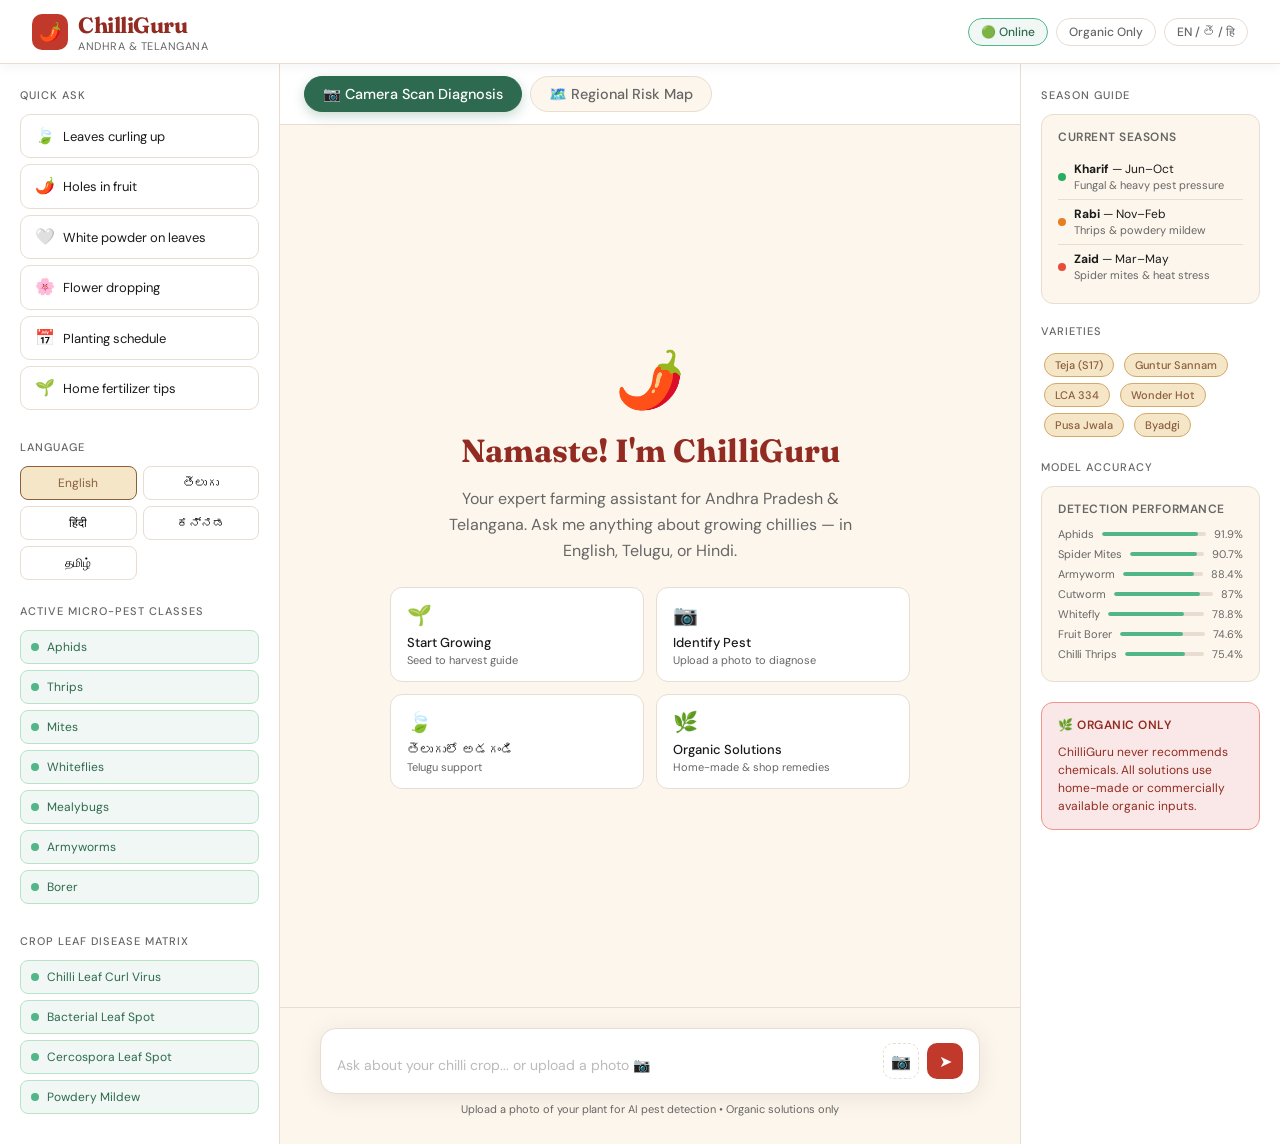
==== commit cb2757d1: "Fix Groq key leak, hardcoded dataset path; add agronomy knowledge base - Route all frontend LLM call" ====
--- a/index.html
+++ b/index.html
@@ -725,6 +725,7 @@
 <!-- Leaflet Map -->
 <link  rel="stylesheet" href="https://unpkg.com/leaflet@1.9.4/dist/leaflet.css"  integrity="sha256-p4NxAoJBhIIN+hmNHrzRCf9tD/miZyoHS5obTRR9BMY=" crossorigin="" />
 <script src="https://unpkg.com/leaflet@1.9.4/dist/leaflet.js" integrity="sha256-20nQCchB9co0qIjJZRGuk2/Z9VM+kNiyxNV1lvTlZBo=" crossorigin=""></script>
+<script src="https://cdn.jsdelivr.net/npm/marked/marked.min.js"></script>
 </head>
 <body>
 
@@ -783,15 +784,22 @@
     </div>
 
     <div class="sidebar-section">
-      <h3>Can Detect</h3>
-      <div class="pest-badge"><div class="pest-dot"></div>Fruit Borer (Helicoverpa)</div>
-      <div class="pest-badge"><div class="pest-dot"></div>Chilli Thrips</div>
+      <h3>Active Micro-Pest Classes</h3>
       <div class="pest-badge"><div class="pest-dot"></div>Aphids</div>
-      <div class="pest-badge"><div class="pest-dot"></div>Whitefly</div>
-      <div class="pest-badge"><div class="pest-dot"></div>Spider Mites</div>
-      <div class="pest-badge"><div class="pest-dot"></div>Mealybug</div>
-      <div class="pest-badge"><div class="pest-dot"></div>Armyworm</div>
-      <div class="pest-badge"><div class="pest-dot"></div>Leaf Miner</div>
+      <div class="pest-badge"><div class="pest-dot"></div>Thrips</div>
+      <div class="pest-badge"><div class="pest-dot"></div>Mites</div>
+      <div class="pest-badge"><div class="pest-dot"></div>Whiteflies</div>
+      <div class="pest-badge"><div class="pest-dot"></div>Mealybugs</div>
+      <div class="pest-badge"><div class="pest-dot"></div>Armyworms</div>
+      <div class="pest-badge"><div class="pest-dot"></div>Borer</div>
+    </div>
+
+    <div class="sidebar-section">
+      <h3>Crop Leaf Disease Matrix</h3>
+      <div class="pest-badge"><div class="pest-dot"></div>Chilli Leaf Curl Virus</div>
+      <div class="pest-badge"><div class="pest-dot"></div>Bacterial Leaf Spot</div>
+      <div class="pest-badge"><div class="pest-dot"></div>Cercospora Leaf Spot</div>
+      <div class="pest-badge"><div class="pest-dot"></div>Powdery Mildew</div>
     </div>
 
   </aside>
@@ -837,6 +845,35 @@
         </div>
       </div>
 
+      <!-- Scientist HITL Validation Panel -->
+      <div id="scientist-validation-panel" style="display: none; padding: 16px; margin: 12px 24px; background: rgba(255, 255, 255, 0.9); border: 1.5px solid var(--border); border-radius: 12px; box-shadow: 0 4px 15px rgba(0,0,0,0.05); font-family: 'DM Sans', sans-serif;">
+        <p style="font-weight: 600; font-size: 14px; margin: 0 0 12px 0; color: var(--text);">Is this diagnosis accurate according to field rules?</p>
+        <div style="display: flex; gap: 12px; align-items: center; flex-wrap: wrap;">
+          <button id="btn-validate-yes" style="padding: 10px 16px; border: none; border-radius: 8px; background-color: #27ae60; color: white; font-weight: 600; cursor: pointer; transition: all 0.2s; display: flex; align-items: center; gap: 6px;" aria-label="Yes, Confirmed">
+            ✅ Yes, Confirmed
+          </button>
+          <button id="btn-validate-no" style="padding: 10px 16px; border: 1.5px solid #c0392b; border-radius: 8px; background-color: transparent; color: #c0392b; font-weight: 600; cursor: pointer; transition: all 0.2s; display: flex; align-items: center; gap: 6px;" aria-label="No, Overrule">
+            ❌ No, Overrule
+          </button>
+          
+          <select id="scientist-class-select" style="display: none; padding: 8px 12px; border-radius: 8px; border: 1.5px solid var(--border); background-color: white; font-family: inherit; font-size: 14px; color: var(--text); outline: none; cursor: pointer;">
+            <option value="" disabled selected>Select correct classification...</option>
+            <option value="aphids">Aphids (పేను పురుగు)</option>
+            <option value="whitefly_leaf_damage">Whitefly Leaf Damage (తెల్ల ఈగ ఆకు నష్టం)</option>
+            <option value="fruit_borer">Fruit Borer (పండు తొలిచే పురుగు)</option>
+            <option value="tobacco_caterpillar">Tobacco Caterpillar (గొంగళి పురుగు)</option>
+            <option value="yellow_thrips">Yellow Thrips (తామర పురుగు)</option>
+            <option value="broad_mites">Broad Mites (ఎర్ర సాలె పురుగు)</option>
+            <option value="invasive_black_thrips">Invasive Black Thrips (నల్ల తామర పురుగు)</option>
+            <option value="mealybugs">Mealybugs (పిండి పురుగు)</option>
+            <option value="leaf_curl_virus">Leaf Curl Virus (ఆకు ముడత వైరస్)</option>
+            <option value="bacterial_leaf_spot">Bacterial Leaf Spot (బ్యాక్టీరియల్ ఆకు మచ్చ తెగులు)</option>
+            <option value="cercospora_leaf_spot">Cercospora Leaf Spot (సెర్కోస్పోరా ఆకు మచ్చ తెగులు)</option>
+            <option value="powdery_mildew">Powdery Mildew (బూడిద తెగులు)</option>
+          </select>
+        </div>
+      </div>
+
       <div class="image-preview" id="imagePreview">
         <img class="preview-img" id="previewImg" src="" alt="">
         <span id="previewName">photo.jpg</span>
@@ -938,7 +975,7 @@
 
 <script>
   // ── State ──────────────────────────────────────────────────────────────────
-  const GROQ_API_KEY = ''; // Replace with your key
+  const API_BASE     = ''; // relative — same Flask origin serves this page
   let conversation   = [];
   let selectedImage  = null;
   let isLoading      = false;
@@ -998,58 +1035,25 @@
     }
   }
 
-  const SYSTEM_PROMPT = `You are ChilliGuru, a friendly and helpful farming assistant for chilli farmers in Andhra Pradesh and Telangana. You talk like a trusted friend who knows a lot about farming — simple, warm, and easy to understand. No complicated words.
-
-VARIETIES: Teja, Guntur Sannam, LCA 334, Wonder Hot, Pusa Jwala, Byadgi, and local varieties across Guntur, Khammam, Warangal, Krishna, Prakasam, Kurnool.
-
-SEASONS: Kharif (Jun-Oct) rainy season; Rabi (Nov-Feb) cool season; Zaid (Mar-May) hot season.
-
-PESTS: Thrips, Spider Mites, Aphids, Whiteflies, Fruit Borer, Mealybugs, Leaf Miners, Armyworm, Cutworm, Broad Mite.
-
-DISEASES: Leaf Curl Virus, Powdery Mildew, Anthracnose, Damping Off, Phytophthora, Cercospora Leaf Spot, Bacterial Wilt, Mosaic Virus.
-
-SOLUTION FORMAT — always use this:
-Solution name (Home-made OR Shop):
-How to make/use it: [simple steps]
-How well it works: X out of 10
-Days to see results: X-X days
-Cost: Rs X to Rs X
-How often: every X days for X weeks
-Where to get: [AP/Telangana]
-
-Always give 2-3 solutions. End with one prevention tip.
-ORGANIC ONLY — never suggest chemicals.
-LANGUAGE: reply in the same language the user writes in.`;
-
-  // ── Groq API ───────────────────────────────────────────────────────────────
+  // NOTE: Chat advice is generated server-side. The system prompt is grounded
+  // in a curated agronomy reference (knowledge/chilli_kb.json) and lives only
+  // in app.py — no prompt, KB content, or API key is exposed client-side.
+
+  // ── Backend chat call ─────────────────────────────────────────────────────
   async function callGroq(userMessage) {
-    const messages = [
-      { role: 'system', content: SYSTEM_PROMPT },
-      ...conversation,
-      { role: 'user', content: userMessage }
-    ];
-
-    const response = await fetch('https://api.groq.com/openai/v1/chat/completions', {
+    const response = await fetch(`${API_BASE}/chat`, {
       method: 'POST',
-      headers: {
-        'Content-Type': 'application/json',
-        'Authorization': `Bearer ${GROQ_API_KEY}`
-      },
-      body: JSON.stringify({
-        model: 'llama-3.3-70b-versatile',
-        messages,
-        max_tokens: 1200,
-        temperature: 0.7
-      })
+      headers: { 'Content-Type': 'application/json' },
+      body: JSON.stringify({ message: userMessage, history: conversation, lang: currentLang })
     });
 
     if (!response.ok) {
-      const err = await response.json();
-      throw new Error(err.error?.message || 'API error');
+      const err = await response.json().catch(() => ({}));
+      throw new Error(err.error || 'API error');
     }
 
     const data  = await response.json();
-    const reply = data.choices[0].message.content;
+    const reply = data.reply;
     conversation.push({ role: 'user', content: userMessage });
     conversation.push({ role: 'assistant', content: reply });
     return reply;
@@ -1164,7 +1168,7 @@
       updateStreamingDisplay(textDiv, reply);
     } catch (err) {
       removeTyping();
-      addMessage('bot', `Sorry, something went wrong: ${err.message}\n\nPlease check your Groq API key in the code.`);
+      addMessage('bot', `Sorry, something went wrong: ${err.message}`);
     }
 
     isLoading = false;
@@ -1239,9 +1243,9 @@
     let organic = '';
     let inorganic = '';
 
-    const climateRegex = /(?:Climate-Pest Correlation Analysis|Climate-Pest Correlation)[:\s*#-]*([\s\S]*?)(?=(?:Targeted Organic Regulation|Targeted Organic|Targeted Inorganic|$))/i;
-    const organicRegex = /(?:Targeted Organic Regulation|Targeted Organic)[:\s*#-]*([\s\S]*?)(?=(?:Targeted Inorganic Regulation|Targeted Inorganic|$))/i;
-    const inorganicRegex = /(?:Targeted Inorganic Regulation|Targeted Inorganic)[:\s*#-]*([\s\S]*?)$/i;
+    const climateRegex = /(?:Climate-Pest Correlation Analysis|Climate-Pest Correlation)[:\s*#-]*([\s\S]*?)(?=(?:Targeted Organic Regulation|Targeted Organic|Biological & Organic Interventions|Targeted Inorganic|Targeted Chemical Interventions|$))/i;
+    const organicRegex = /(?:Targeted Organic Regulation|Targeted Organic|Biological & Organic Interventions)[:\s*#-]*([\s\S]*?)(?=(?:Targeted Inorganic Regulation|Targeted Inorganic|Targeted Chemical Interventions|$))/i;
+    const inorganicRegex = /(?:Targeted Inorganic Regulation|Targeted Inorganic|Targeted Chemical Interventions)[:\s*#-]*([\s\S]*?)$/i;
 
     const mClimate = text.match(climateRegex);
     const mOrganic = text.match(organicRegex);
@@ -1265,26 +1269,38 @@
     };
   }
 
+  function escapeHtml(value) {
+    if (value == null) return '';
+    return String(value)
+      .replace(/&/g, '&amp;')
+      .replace(/</g, '&lt;')
+      .replace(/>/g, '&gt;')
+      .replace(/"/g, '&quot;')
+      .replace(/'/g, '&#39;');
+  }
+
   function updateStreamingDisplay(textNode, rawText) {
     const sections = parseAdvisorySections(rawText);
 
     if (sections.climate || sections.organic || sections.inorganic) {
+      // Escape untrusted model output before injecting (XSS guard).
+      const body = (str) => escapeHtml(str).replace(/\n/g, '<br>');
       textNode.innerHTML = `
         <div class="advisory-stream-container">
           ${sections.climate ? `
           <div class="advisory-card climate-card">
             <div class="card-header">🌦️ Climate-Pest Correlation Analysis</div>
-            <div class="card-body">${sections.climate}</div>
+            <div class="card-body">${body(sections.climate)}</div>
           </div>` : ''}
           ${sections.organic ? `
           <div class="advisory-card organic-card">
-            <div class="card-header">🌿 Targeted Organic Regulation</div>
-            <div class="card-body">${sections.organic}</div>
+            <div class="card-header">🌿 Biological & Organic Interventions</div>
+            <div class="card-body">${body(sections.organic)}</div>
           </div>` : ''}
           ${sections.inorganic ? `
           <div class="advisory-card inorganic-card">
-            <div class="card-header">🧪 Targeted Inorganic Regulation</div>
-            <div class="card-body">${sections.inorganic}</div>
+            <div class="card-header">🧪 Targeted Chemical Interventions</div>
+            <div class="card-body">${body(sections.inorganic)}</div>
           </div>` : ''}
         </div>
       `;
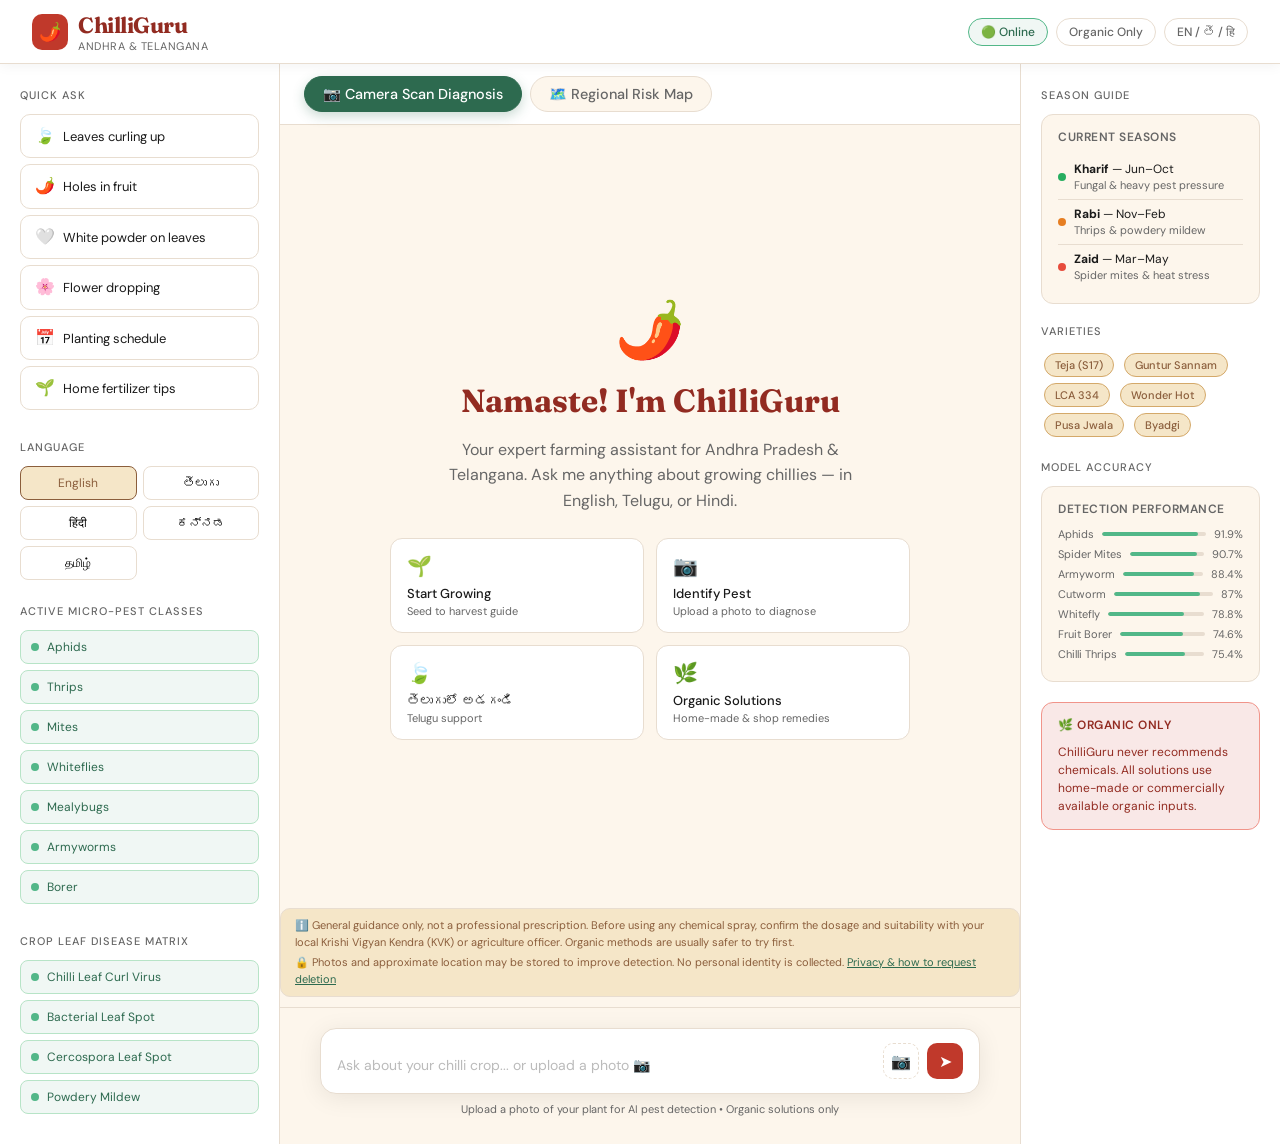
==== commit 19252d2f: "Add production hardening (threaded worker, retries, health checks, observability) and governance lay" ====
--- a/index.html
+++ b/index.html
@@ -518,6 +518,22 @@
     margin-top: 8px;
     text-align: center;
   }
+
+  /* Advice-liability + data-privacy notice bar — persistent but compact,
+     sits just above the input dock near the chat/result area. */
+  .app-notice-bar {
+    background: var(--sand);
+    border: 1px solid var(--border);
+    border-radius: 10px;
+    padding: 8px 14px;
+    margin: 0 0 10px 0;
+    font-size: 11px;
+    line-height: 1.55;
+    color: var(--earth);
+  }
+  .app-notice-bar p { margin: 0; }
+  .app-notice-bar p + p { margin-top: 3px; }
+  .app-notice-bar a { color: var(--green); text-decoration: underline; }
 
   /* Image preview */
   .image-preview {
@@ -880,6 +896,9 @@
         <span class="remove-img" onclick="removeImage()">✕</span>
       </div>
 
+      <!-- Advice-liability + data-privacy notice — persistent, populated/translated by inline script -->
+      <div class="app-notice-bar" id="appNoticeBar"></div>
+
       <div class="input-area">
         <div class="input-box">
           <textarea id="userInput" placeholder="Ask about your chilli crop... or upload a photo 📷"
@@ -1011,7 +1030,50 @@
     if (btn) {
       btn.click();
     }
+    renderNoticeBar();
   });
+
+  // ── Advice-liability + data-privacy notice bar ───────────────────────────────
+  // Same 5 languages this app already supports (en/te/hi/kn/ta — see
+  // LANG_PROMPTS above). kn/ta are intentionally left untranslated (null)
+  // rather than guessed — getNoticeText() falls back to English for them so
+  // farmers still see correct text; a human reviewer should fill in a real
+  // Kannada/Tamil translation and remove the TODO.
+  const ADVICE_DISCLAIMER_TEXT = {
+    en: 'General guidance only, not a professional prescription. Before using any chemical spray, confirm the dosage and suitability with your local Krishi Vigyan Kendra (KVK) or agriculture officer. Organic methods are usually safer to try first.',
+    te: 'ఇది సాధారణ సలహా మాత్రమే, నిపుణుల ప్రిస్క్రిప్షన్ కాదు. ఏదైనా రసాయన మందు వాడే ముందు, మోతాదు మరియు అనుకూలతను మీ స్థానిక కృషి విజ్ఞాన కేంద్రం (KVK) లేదా వ్యవసాయ అధికారిని సంప్రదించి నిర్ధారించుకోండి. వీలైతే ముందుగా సేంద్రియ పద్ధతులు ప్రయత్నించడం సురక్షితం.',
+    hi: 'यह सामान्य सलाह है, विशेषज्ञ का नुस्खा नहीं। कोई भी रासायनिक दवा उपयोग करने से पहले, अपने स्थानीय कृषि विज्ञान केंद्र (KVK) या कृषि अधिकारी से मात्रा और उपयुक्तता की पुष्टि करें। संभव हो तो पहले जैविक तरीके आज़माना ज़्यादा सुरक्षित है।',
+    kn: null, // TODO(kn): needs a human-reviewed Kannada translation of the English string above
+    ta: null, // TODO(ta): needs a human-reviewed Tamil translation of the English string above
+  };
+
+  const PRIVACY_NOTICE_TEXT = {
+    en: 'Photos and approximate location may be stored to improve detection. No personal identity is collected.',
+    te: 'గుర్తింపును మెరుగుపరచడానికి ఫోటోలు మరియు సుమారు స్థానం నిల్వ చేయబడవచ్చు. వ్యక్తిగత గుర్తింపు ఏదీ సేకరించబడదు.',
+    hi: 'पहचान सुधारने के लिए फ़ोटो और अनुमानित स्थान सुरक्षित किए जा सकते हैं। कोई व्यक्तिगत पहचान एकत्र नहीं की जाती।',
+    kn: null, // TODO(kn): needs a human-reviewed Kannada translation of the English string above
+    ta: null, // TODO(ta): needs a human-reviewed Tamil translation of the English string above
+  };
+
+  const PRIVACY_LINK_TEXT = {
+    en: 'Privacy & how to request deletion',
+    te: 'గోప్యత & తొలగింపు కోసం ఎలా అడగాలి',
+    hi: 'गोपनीयता और डिलीट का अनुरोध कैसे करें',
+    kn: 'Privacy & how to request deletion', // TODO(kn): fallback to English pending translation
+    ta: 'Privacy & how to request deletion', // TODO(ta): fallback to English pending translation
+  };
+
+  function renderNoticeBar() {
+    const bar = document.getElementById('appNoticeBar');
+    if (!bar) return;
+    const disclaimer = ADVICE_DISCLAIMER_TEXT[currentLang] || ADVICE_DISCLAIMER_TEXT.en;
+    const privacy     = PRIVACY_NOTICE_TEXT[currentLang] || PRIVACY_NOTICE_TEXT.en;
+    const linkText     = PRIVACY_LINK_TEXT[currentLang] || PRIVACY_LINK_TEXT.en;
+    bar.innerHTML =
+      `<p>ℹ️ ${escapeHtml(disclaimer)}</p>` +
+      `<p>🔒 ${escapeHtml(privacy)} ` +
+      `<a href="/PRIVACY.md" target="_blank" rel="noopener">${escapeHtml(linkText)}</a></p>`;
+  }
 
   function captureGeolocation() {
     if (navigator.geolocation) {
@@ -1222,6 +1284,7 @@
     } else {
       event.target.classList.add('active');
     }
+    renderNoticeBar();
   }
 
   // ── Keyboard & Auto-resize ─────────────────────────────────────────────────
@@ -1347,7 +1410,12 @@
       }).addTo(_leafletMap);
       _mapReady = true;
 
-      const rsp  = await fetch(`/api/regional-risk?lat=${lat}&lon=${lon}`);
+      // POST with a JSON body so coordinates never appear in a URL / access log (privacy).
+      const rsp  = await fetch(`/api/regional-risk`, {
+        method: 'POST',
+        headers: { 'Content-Type': 'application/json' },
+        body: JSON.stringify({ lat, lon }),
+      });
       if (!rsp.ok) throw new Error(`HTTP ${rsp.status}`);
       const locs = await rsp.json();
 
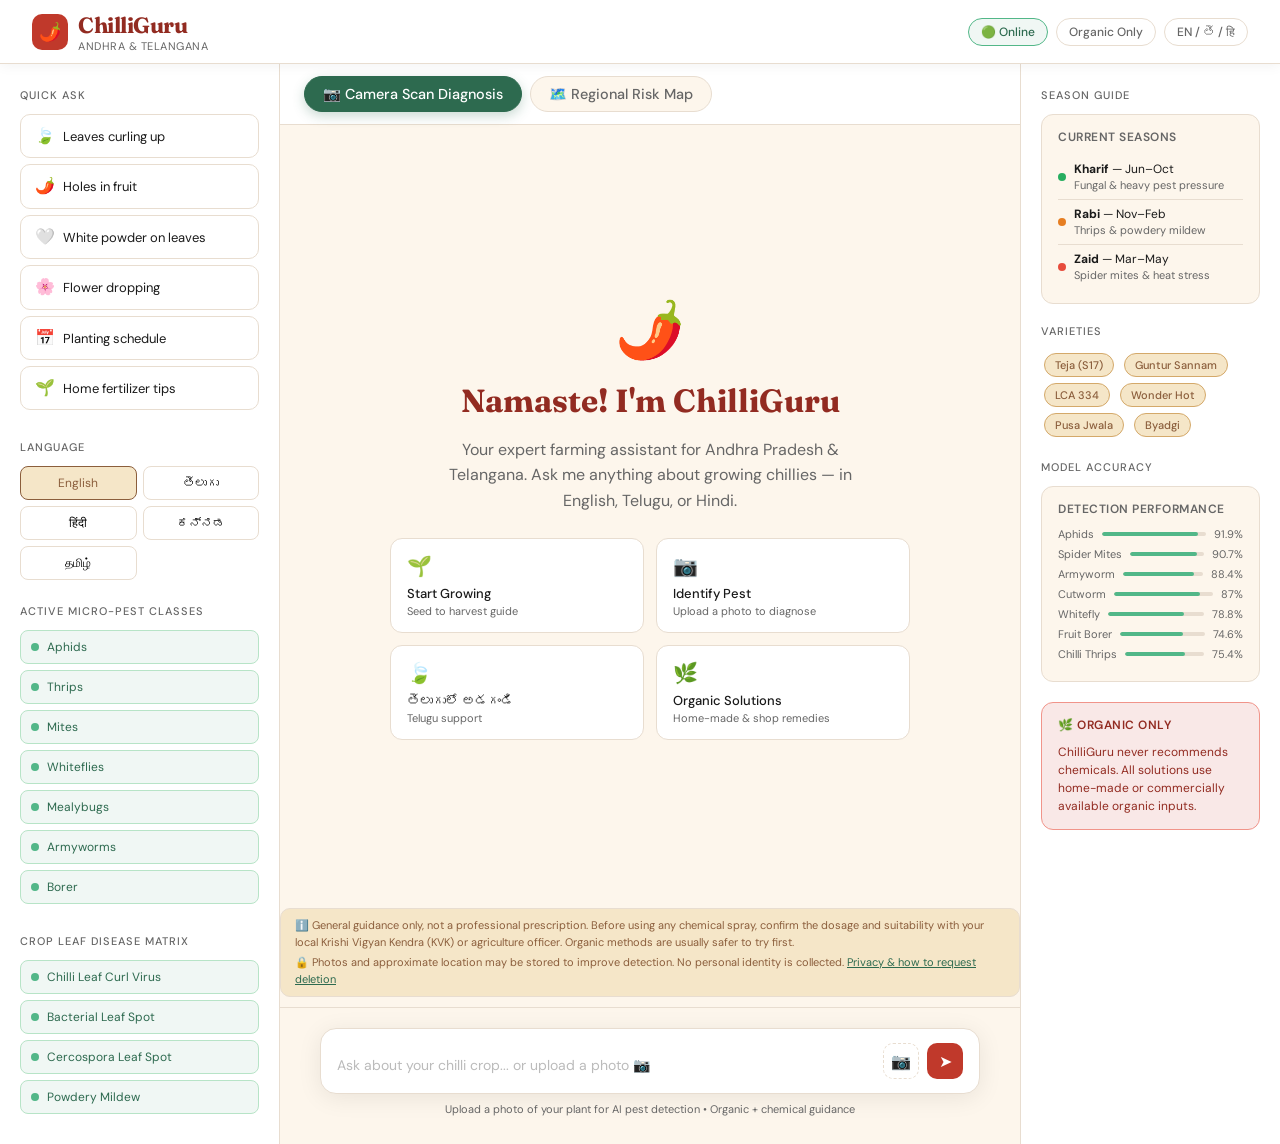
==== commit 5cd03930: "Remove static pre-upload field-mcq grid; fix organic-only label The screenshot-reported bug (4 fixed" ====
--- a/index.html
+++ b/index.html
@@ -908,7 +908,7 @@
             <button class="send-btn" id="sendBtn" onclick="sendMessage()">➤</button>
           </div>
         </div>
-        <div class="input-hint">Upload a photo of your plant for AI pest detection • Organic solutions only</div>
+        <div class="input-hint">Upload a photo of your plant for AI pest detection • Organic + chemical guidance</div>
       </div>
     </div>
 
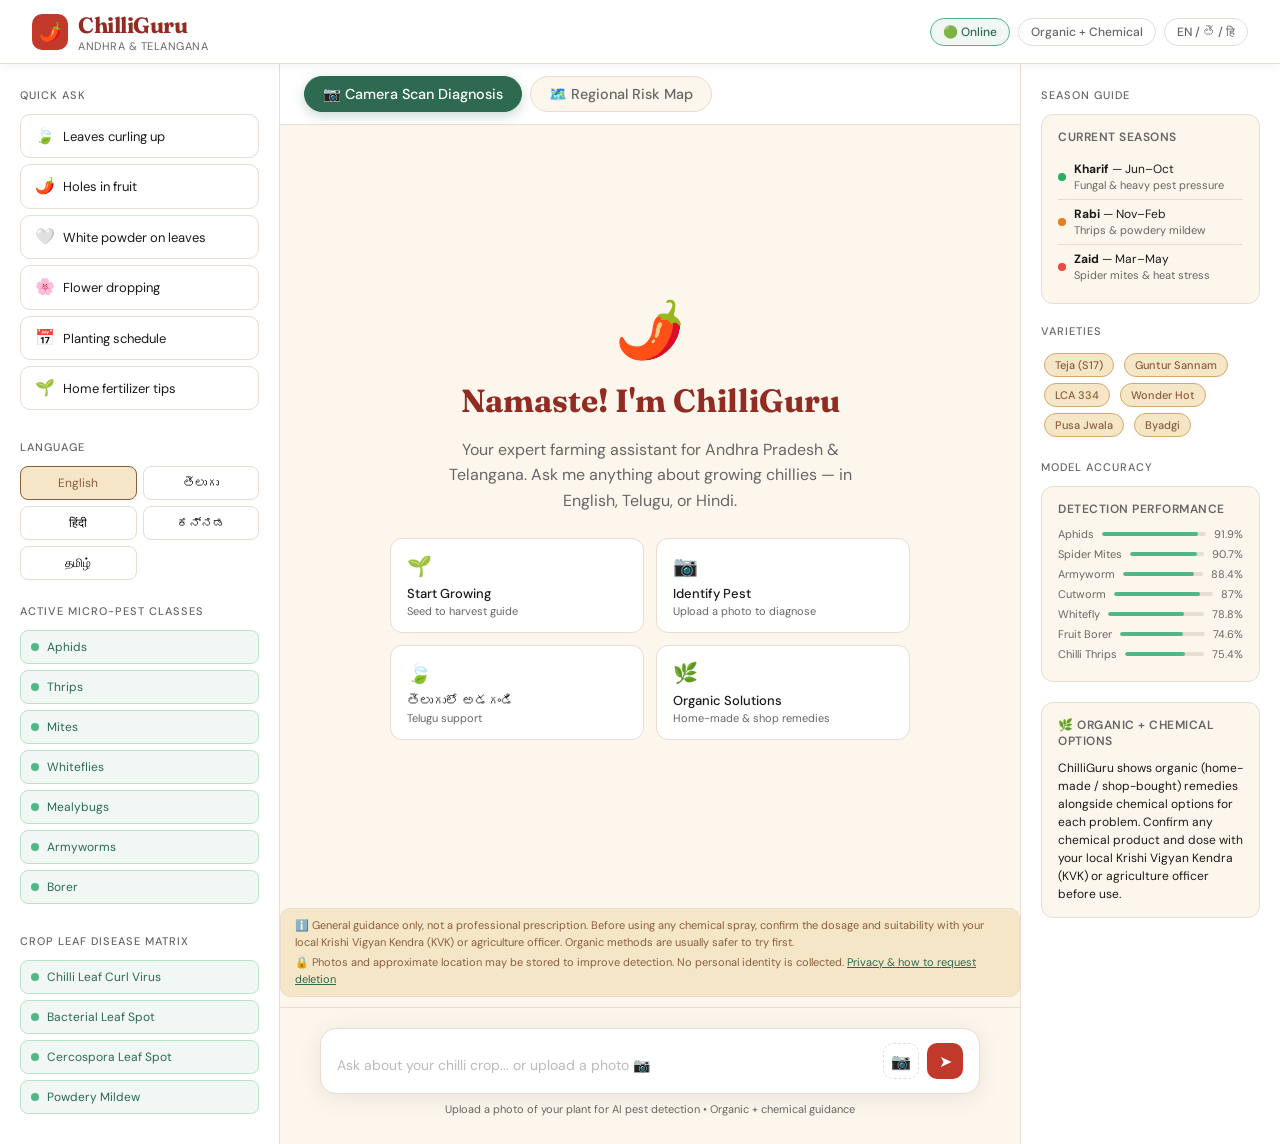
==== commit 45b0adc9: "Fix triage skipping questions on single low-confidence detections Root cause: the /detect pest-triag" ====
--- a/index.html
+++ b/index.html
@@ -756,7 +756,7 @@
   </div>
   <div class="header-pills">
     <div class="pill active">🟢 Online</div>
-    <div class="pill">Organic Only</div>
+    <div class="pill">Organic + Chemical</div>
     <div class="pill">EN / తె / हि</div>
   </div>
 </header>
@@ -983,9 +983,9 @@
       </div>
     </div>
 
-    <div class="info-card" style="background:var(--red-soft);border-color:#f1948a;">
-      <h4 style="color:var(--red-dark);">🌿 Organic Only</h4>
-      <p style="font-size:12px;color:var(--red-dark);line-height:1.5;">ChilliGuru never recommends chemicals. All solutions use home-made or commercially available organic inputs.</p>
+    <div class="info-card">
+      <h4>🌿 Organic + chemical options</h4>
+      <p style="font-size:12px;line-height:1.5;">ChilliGuru shows organic (home-made / shop-bought) remedies alongside chemical options for each problem. Confirm any chemical product and dose with your local Krishi Vigyan Kendra (KVK) or agriculture officer before use.</p>
     </div>
 
   </aside>
